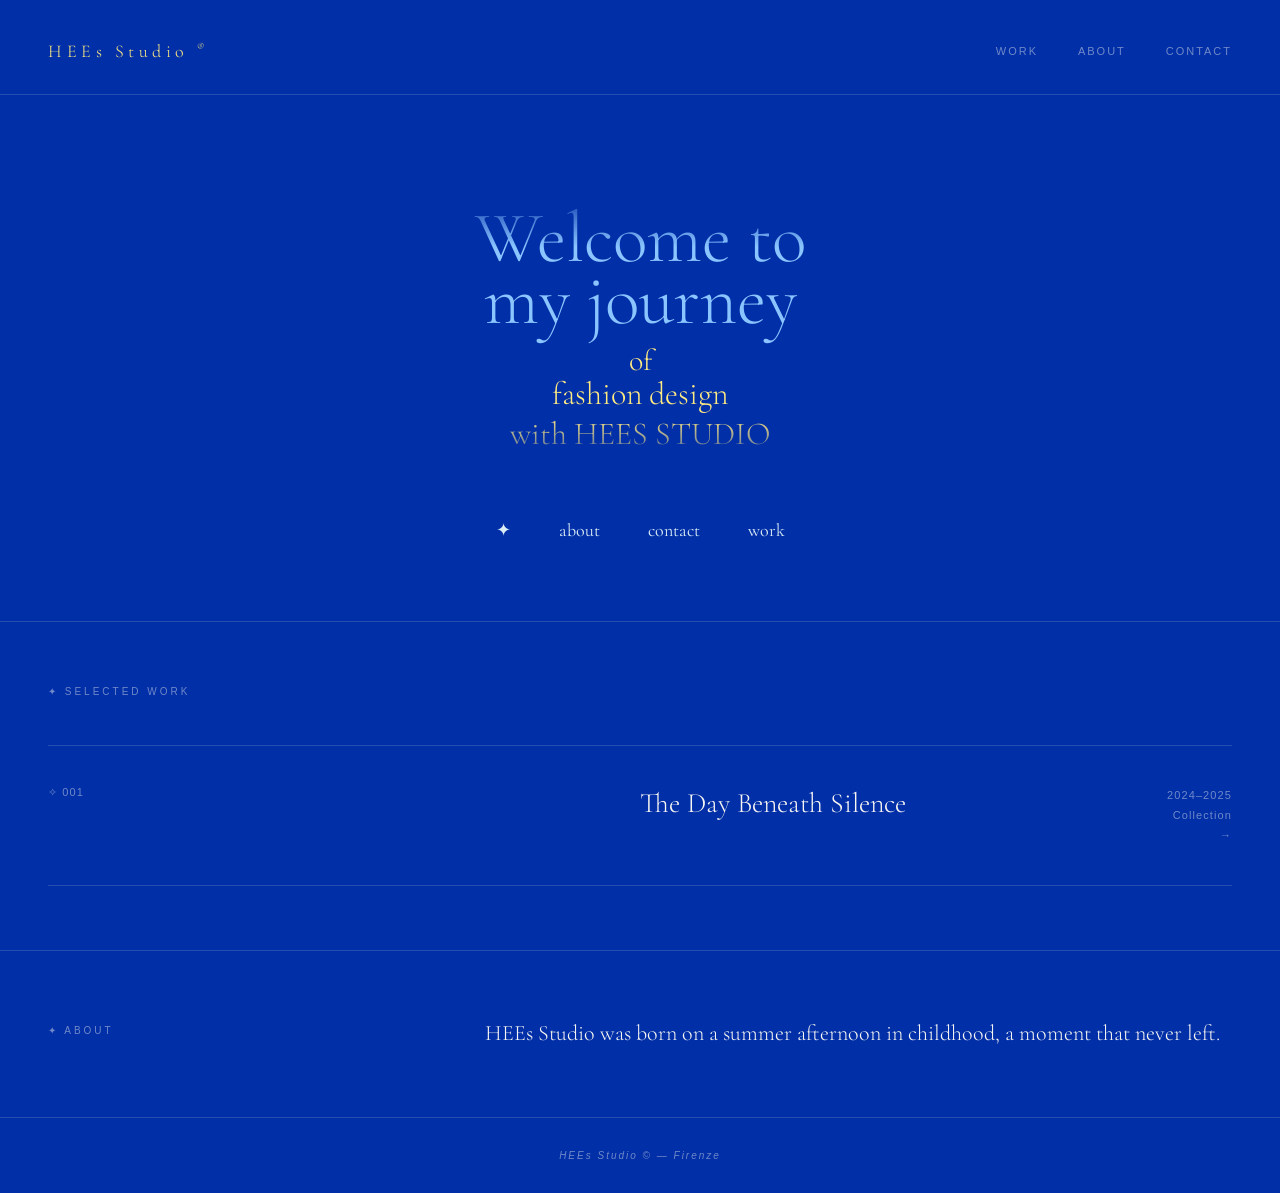
==== index.html @ 5a05ff6d "Add files via upload" ====
<!doctype html>
<html lang="en">
  <head>
    <meta charset="utf-8">
    <meta name="viewport" content="width=device-width, initial-scale=1">
    <title>HEEs Studio</title>
    <meta name="description" content="HEEs Studio — fashion design by He Chenyao.">
    <link rel="preconnect" href="https://fonts.googleapis.com">
    <link rel="preconnect" href="https://fonts.gstatic.com" crossorigin>
    <link href="https://fonts.googleapis.com/css2?family=Cormorant+Garamond:ital,wght@0,300;0,400;1,300;1,400&display=swap" rel="stylesheet">
    <link rel="stylesheet" href="assets/styles.css">
  </head>
  <body>
    <header class="site-nav">
      <a class="nav-logo" href="./">HEEs Studio <sup>®</sup></a>
      <nav aria-label="Primary navigation"><a href="work.html">Work</a><a href="about.html">About</a><a href="contact.html">Contact</a></nav>
    </header>
    <main>
      <section class="hero">
        <div class="hero-marquee" aria-label="Welcome to my journey of fashion design with HEES STUDIO">
          <div class="hero-marquee-inner">
            <div class="hero-message"><span>Welcome to<br>my journey</span><small>of</small><em>fashion design<br>with HEES STUDIO</em></div>
            <div class="hero-message" aria-hidden="true"><span>Welcome to<br>my journey</span><small>of</small><em>fashion design<br>with HEES STUDIO</em></div>
          </div>
        </div>
        <div class="hero-links"><span aria-hidden="true">✦</span><a href="about.html">about</a><a href="contact.html">contact</a><a href="work.html">work</a></div>
      </section>
      <section class="projects-section">
        <p class="section-label">✦ Selected Work</p>
        <a class="project-item" href="work.html"><span class="project-index">✧ 001</span><span class="project-right"><span class="project-title">The Day Beneath Silence</span><span class="project-meta">2024–2025<br>Collection<br>→</span></span></a>
      </section>
      <section class="about-section"><p class="about-label">✦ About</p><p class="about-text">HEEs Studio was born on a summer afternoon in childhood, a moment that never left.</p></section>
    </main>
    <footer>HEEs Studio © — Firenze</footer>
  </body>
</html>
---- assets/styles.css ----
:root{--klein:#002fa7;--white:#f8f6f2;--muted:rgba(248,246,242,.45);--line:rgba(248,246,242,.15)}*{box-sizing:border-box}html{background:var(--klein)}body{margin:0;background:var(--klein);color:var(--white);font-family:"Helvetica Neue",Helvetica,Arial,sans-serif}a{color:inherit;text-decoration:none}.site-nav{display:flex;justify-content:space-between;align-items:center;padding:2.5rem 3rem 2rem;border-bottom:.5px solid var(--line)}.nav-logo{font:300 18px "Cormorant Garamond",serif;letter-spacing:.25em;color:#ffea82}.nav-logo sup{font-size:.55em}.site-nav nav{display:flex;gap:2.5rem}.site-nav nav a,.back{font-size:11px;letter-spacing:.18em;text-transform:uppercase;color:var(--muted);transition:color .3s,letter-spacing .3s}.site-nav nav a:hover,.back:hover{color:var(--white);letter-spacing:.28em}.hero{padding:6rem 3rem 5rem;border-bottom:.5px solid var(--line);text-align:center}.hero-marquee{height:280px;overflow:hidden;mask-image:linear-gradient(to bottom,transparent,black 20%,black 80%,transparent);-webkit-mask-image:linear-gradient(to bottom,transparent,black 20%,black 80%,transparent)}.hero-marquee-inner{animation:scroll-up 8s linear infinite}.hero-message{height:280px;display:flex;flex-direction:column;align-items:center;justify-content:center;font:300 72px/.85 "Cormorant Garamond",serif;color:#8ac5ff}.hero-message small{font:300 30px/.9 "Cormorant Garamond",serif;color:#ffea82;margin-top:1rem}.hero-message em{font:300 32px/1.25 "Cormorant Garamond",serif;color:#ffea82;font-style:normal}@keyframes scroll-up{to{transform:translateY(-280px)}}.hero-links{display:flex;justify-content:center;gap:3rem;margin-top:3rem;font:18px "Cormorant Garamond",serif;color:#dbedf6}.hero-links a{transition:opacity .3s}.hero-links a:hover{opacity:.5}.projects-section{padding:4rem 3rem}.section-label,.about-label,.project-year{font-size:10px;letter-spacing:.3em;text-transform:uppercase;color:var(--muted)}.section-label{margin:0 0 3rem}.project-item{display:grid;grid-template-columns:1fr 1fr;padding:2.5rem 0;border-top:.5px solid var(--line);border-bottom:.5px solid var(--line);transition:opacity .3s,padding-left .3s}.project-item:hover{opacity:.6;padding-left:1rem}.project-index,.project-meta{font-size:11px;letter-spacing:.1em;color:var(--muted)}.project-right{display:flex;justify-content:space-between;gap:1rem}.project-title{font:300 28px "Cormorant Garamond",serif}.project-meta{text-align:right;line-height:1.8}.about-section{display:grid;grid-template-columns:1fr 2fr;gap:4rem;padding:4rem 3rem;border-top:.5px solid var(--line)}.about-text{margin:0;font:300 22px/1.7 "Cormorant Garamond",serif}footer{padding:2rem 3rem;border-top:.5px solid var(--line);text-align:center;font-size:10px;letter-spacing:.2em;color:var(--muted);font-style:italic}.project-page{max-width:900px;margin:auto;padding:2.5rem 3rem 5rem}.back{display:inline-block;margin-bottom:3rem;cursor:pointer}.project-page h1,.about-page h1,.contact-page h1{margin:2rem 0;text-align:center;font:300 64px/.95 "Cormorant Garamond",serif;color:#ffe18f}.project-page hr{border:0;border-top:.5px solid var(--line);margin:1.5rem 3rem}.project-quote{max-width:700px;margin:0 auto .5rem;text-align:center;font:300 20px/1.6 "Cormorant Garamond",serif;color:#ffe18f}.word{display:inline-block;transition:color .2s,transform .2s}.word:hover{color:var(--white);transform:scale(1.15)}.project-author{text-align:center;color:var(--muted);font-size:11px;letter-spacing:.1em}.gallery{min-height:22rem;max-width:700px;margin:3rem auto;display:grid;place-items:center;border-top:.5px solid var(--line);border-bottom:.5px solid var(--line)}.gallery-empty{color:var(--muted);font-size:11px;letter-spacing:.2em;text-transform:uppercase}.about-page,.contact-page{max-width:800px;margin:auto;padding:4rem 3rem}.about-page h1,.contact-page h1{font-size:80px;font-style:italic}.about-page>p{font:300 22px/1.9 "Cormorant Garamond",serif;color:rgba(255,255,255,.85)}.signature{margin-top:4rem;font:300 48px "Cormorant Garamond",serif;color:#ffea82}.signature span{display:block;margin-top:.5rem;font:18px "Helvetica Neue",sans-serif;letter-spacing:.1em;color:rgba(255,255,255,.72)}.contact-page{text-align:center;max-width:600px}.contact-page h1{color:var(--white);margin-bottom:4rem}.contact-page p{font-size:16px;line-height:2.5;color:rgba(255,255,255,.85)}.contact-page p+p{margin-top:1.5rem}@media (max-width:650px){.site-nav,.hero,.projects-section,.about-section,.project-page,.about-page,.contact-page{padding-left:1.25rem;padding-right:1.25rem}.site-nav{align-items:flex-start}.site-nav nav{gap:1rem}.hero-message{font-size:52px}.hero-message em{font-size:25px}.hero-links{gap:1.25rem}.project-item,.about-section{grid-template-columns:1fr;gap:1.5rem}.project-page h1,.about-page h1,.contact-page h1{font-size:52px}.project-page hr{margin-left:0;margin-right:0}}
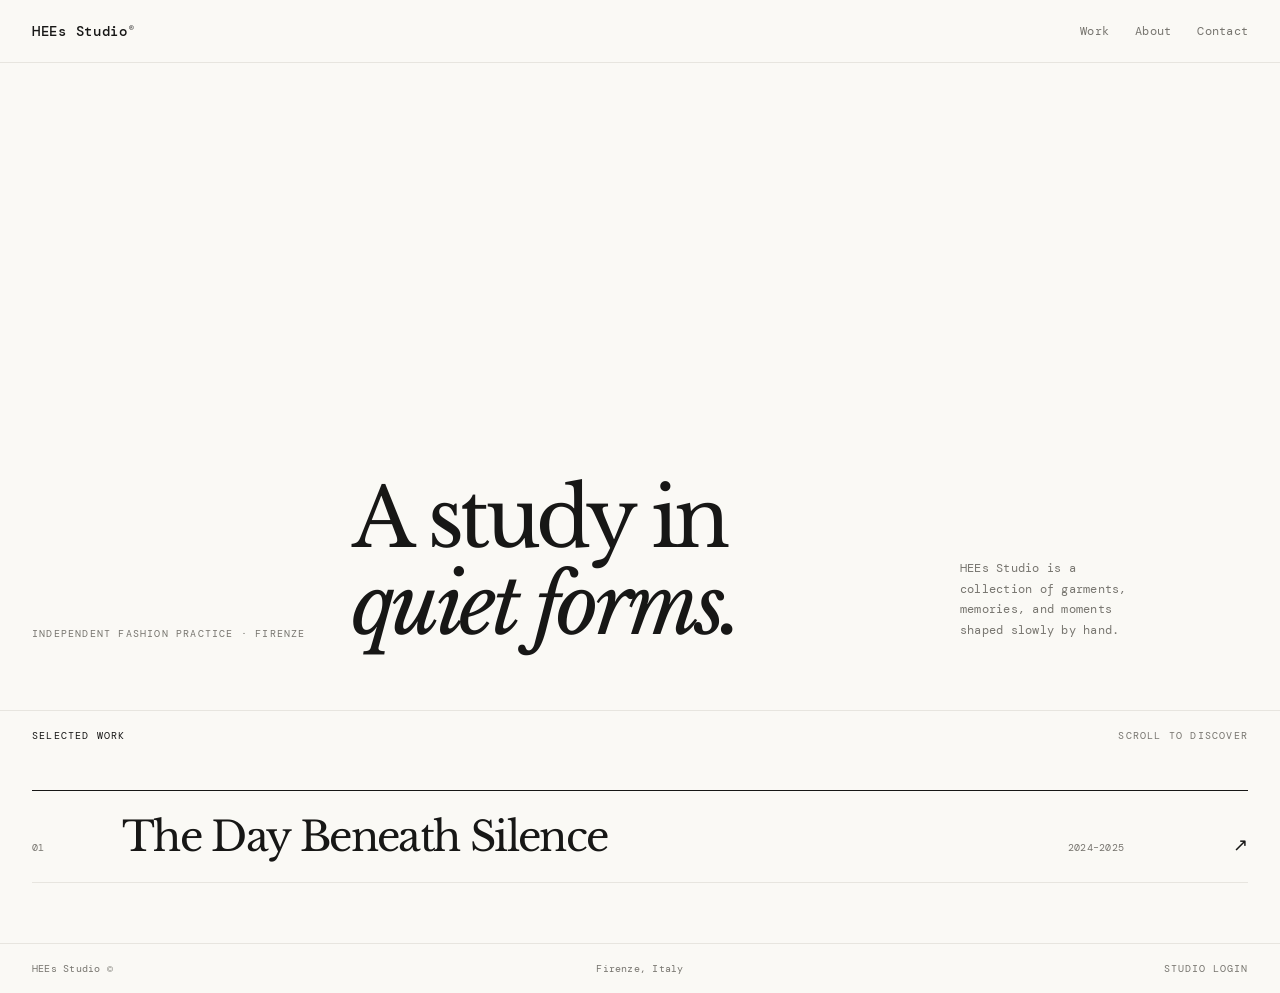
==== commit 25de62da: "Add files via upload" ====
--- a/index.html
+++ b/index.html
@@ -1,36 +1,3 @@
 <!doctype html>
-<html lang="en">
-  <head>
-    <meta charset="utf-8">
-    <meta name="viewport" content="width=device-width, initial-scale=1">
-    <title>HEEs Studio</title>
-    <meta name="description" content="HEEs Studio — fashion design by He Chenyao.">
-    <link rel="preconnect" href="https://fonts.googleapis.com">
-    <link rel="preconnect" href="https://fonts.gstatic.com" crossorigin>
-    <link href="https://fonts.googleapis.com/css2?family=Cormorant+Garamond:ital,wght@0,300;0,400;1,300;1,400&display=swap" rel="stylesheet">
-    <link rel="stylesheet" href="assets/styles.css">
-  </head>
-  <body>
-    <header class="site-nav">
-      <a class="nav-logo" href="./">HEEs Studio <sup>®</sup></a>
-      <nav aria-label="Primary navigation"><a href="work.html">Work</a><a href="about.html">About</a><a href="contact.html">Contact</a></nav>
-    </header>
-    <main>
-      <section class="hero">
-        <div class="hero-marquee" aria-label="Welcome to my journey of fashion design with HEES STUDIO">
-          <div class="hero-marquee-inner">
-            <div class="hero-message"><span>Welcome to<br>my journey</span><small>of</small><em>fashion design<br>with HEES STUDIO</em></div>
-            <div class="hero-message" aria-hidden="true"><span>Welcome to<br>my journey</span><small>of</small><em>fashion design<br>with HEES STUDIO</em></div>
-          </div>
-        </div>
-        <div class="hero-links"><span aria-hidden="true">✦</span><a href="about.html">about</a><a href="contact.html">contact</a><a href="work.html">work</a></div>
-      </section>
-      <section class="projects-section">
-        <p class="section-label">✦ Selected Work</p>
-        <a class="project-item" href="work.html"><span class="project-index">✧ 001</span><span class="project-right"><span class="project-title">The Day Beneath Silence</span><span class="project-meta">2024–2025<br>Collection<br>→</span></span></a>
-      </section>
-      <section class="about-section"><p class="about-label">✦ About</p><p class="about-text">HEEs Studio was born on a summer afternoon in childhood, a moment that never left.</p></section>
-    </main>
-    <footer>HEEs Studio © — Firenze</footer>
-  </body>
-</html>
+<html lang="en"><head><meta charset="utf-8"><meta name="viewport" content="width=device-width, initial-scale=1"><title>HEEs Studio</title><meta name="description" content="HEEs Studio — fashion design by He Chenyao."><link rel="preconnect" href="https://fonts.googleapis.com"><link rel="preconnect" href="https://fonts.gstatic.com" crossorigin><link href="https://fonts.googleapis.com/css2?family=DM+Mono:wght@400;500&family=Libre+Baskerville:ital,wght@0,400;1,400&display=swap" rel="stylesheet"><link rel="stylesheet" href="assets/styles.css"></head>
+<body><header class="site-header"><a class="wordmark" href="./">HEEs Studio<sup>®</sup></a><nav aria-label="Primary navigation"><a href="#work">Work</a><a href="about.html">About</a><a href="contact.html">Contact</a></nav></header><main><section class="intro"><p class="eyebrow">Independent fashion practice · Firenze</p><h1>A study in<br><em>quiet forms.</em></h1><p class="intro-note">HEEs Studio is a collection of garments, memories, and moments shaped slowly by hand.</p></section><section class="projects" id="work" aria-labelledby="work-title"><div class="section-heading"><p id="work-title">Selected work</p><span>Scroll to discover</span></div><div class="project-list" data-project-list><p class="loading">Loading projects…</p></div></section></main><footer><span>HEEs Studio ©</span><span>Firenze, Italy</span><a href="admin/" aria-label="Open studio management">Studio login</a></footer><script src="assets/site.js"></script></body></html>
--- a/assets/styles.css
+++ b/assets/styles.css
@@ -1 +1 @@
-:root{--klein:#002fa7;--white:#f8f6f2;--muted:rgba(248,246,242,.45);--line:rgba(248,246,242,.15)}*{box-sizing:border-box}html{background:var(--klein)}body{margin:0;background:var(--klein);color:var(--white);font-family:"Helvetica Neue",Helvetica,Arial,sans-serif}a{color:inherit;text-decoration:none}.site-nav{display:flex;justify-content:space-between;align-items:center;padding:2.5rem 3rem 2rem;border-bottom:.5px solid var(--line)}.nav-logo{font:300 18px "Cormorant Garamond",serif;letter-spacing:.25em;color:#ffea82}.nav-logo sup{font-size:.55em}.site-nav nav{display:flex;gap:2.5rem}.site-nav nav a,.back{font-size:11px;letter-spacing:.18em;text-transform:uppercase;color:var(--muted);transition:color .3s,letter-spacing .3s}.site-nav nav a:hover,.back:hover{color:var(--white);letter-spacing:.28em}.hero{padding:6rem 3rem 5rem;border-bottom:.5px solid var(--line);text-align:center}.hero-marquee{height:280px;overflow:hidden;mask-image:linear-gradient(to bottom,transparent,black 20%,black 80%,transparent);-webkit-mask-image:linear-gradient(to bottom,transparent,black 20%,black 80%,transparent)}.hero-marquee-inner{animation:scroll-up 8s linear infinite}.hero-message{height:280px;display:flex;flex-direction:column;align-items:center;justify-content:center;font:300 72px/.85 "Cormorant Garamond",serif;color:#8ac5ff}.hero-message small{font:300 30px/.9 "Cormorant Garamond",serif;color:#ffea82;margin-top:1rem}.hero-message em{font:300 32px/1.25 "Cormorant Garamond",serif;color:#ffea82;font-style:normal}@keyframes scroll-up{to{transform:translateY(-280px)}}.hero-links{display:flex;justify-content:center;gap:3rem;margin-top:3rem;font:18px "Cormorant Garamond",serif;color:#dbedf6}.hero-links a{transition:opacity .3s}.hero-links a:hover{opacity:.5}.projects-section{padding:4rem 3rem}.section-label,.about-label,.project-year{font-size:10px;letter-spacing:.3em;text-transform:uppercase;color:var(--muted)}.section-label{margin:0 0 3rem}.project-item{display:grid;grid-template-columns:1fr 1fr;padding:2.5rem 0;border-top:.5px solid var(--line);border-bottom:.5px solid var(--line);transition:opacity .3s,padding-left .3s}.project-item:hover{opacity:.6;padding-left:1rem}.project-index,.project-meta{font-size:11px;letter-spacing:.1em;color:var(--muted)}.project-right{display:flex;justify-content:space-between;gap:1rem}.project-title{font:300 28px "Cormorant Garamond",serif}.project-meta{text-align:right;line-height:1.8}.about-section{display:grid;grid-template-columns:1fr 2fr;gap:4rem;padding:4rem 3rem;border-top:.5px solid var(--line)}.about-text{margin:0;font:300 22px/1.7 "Cormorant Garamond",serif}footer{padding:2rem 3rem;border-top:.5px solid var(--line);text-align:center;font-size:10px;letter-spacing:.2em;color:var(--muted);font-style:italic}.project-page{max-width:900px;margin:auto;padding:2.5rem 3rem 5rem}.back{display:inline-block;margin-bottom:3rem;cursor:pointer}.project-page h1,.about-page h1,.contact-page h1{margin:2rem 0;text-align:center;font:300 64px/.95 "Cormorant Garamond",serif;color:#ffe18f}.project-page hr{border:0;border-top:.5px solid var(--line);margin:1.5rem 3rem}.project-quote{max-width:700px;margin:0 auto .5rem;text-align:center;font:300 20px/1.6 "Cormorant Garamond",serif;color:#ffe18f}.word{display:inline-block;transition:color .2s,transform .2s}.word:hover{color:var(--white);transform:scale(1.15)}.project-author{text-align:center;color:var(--muted);font-size:11px;letter-spacing:.1em}.gallery{min-height:22rem;max-width:700px;margin:3rem auto;display:grid;place-items:center;border-top:.5px solid var(--line);border-bottom:.5px solid var(--line)}.gallery-empty{color:var(--muted);font-size:11px;letter-spacing:.2em;text-transform:uppercase}.about-page,.contact-page{max-width:800px;margin:auto;padding:4rem 3rem}.about-page h1,.contact-page h1{font-size:80px;font-style:italic}.about-page>p{font:300 22px/1.9 "Cormorant Garamond",serif;color:rgba(255,255,255,.85)}.signature{margin-top:4rem;font:300 48px "Cormorant Garamond",serif;color:#ffea82}.signature span{display:block;margin-top:.5rem;font:18px "Helvetica Neue",sans-serif;letter-spacing:.1em;color:rgba(255,255,255,.72)}.contact-page{text-align:center;max-width:600px}.contact-page h1{color:var(--white);margin-bottom:4rem}.contact-page p{font-size:16px;line-height:2.5;color:rgba(255,255,255,.85)}.contact-page p+p{margin-top:1.5rem}@media (max-width:650px){.site-nav,.hero,.projects-section,.about-section,.project-page,.about-page,.contact-page{padding-left:1.25rem;padding-right:1.25rem}.site-nav{align-items:flex-start}.site-nav nav{gap:1rem}.hero-message{font-size:52px}.hero-message em{font-size:25px}.hero-links{gap:1.25rem}.project-item,.about-section{grid-template-columns:1fr;gap:1.5rem}.project-page h1,.about-page h1,.contact-page h1{font-size:52px}.project-page hr{margin-left:0;margin-right:0}}
+:root{--ink:#171716;--paper:#faf9f5;--soft:#e7e5df;--muted:#77756f;--serif:"Libre Baskerville",Georgia,serif;--mono:"DM Mono",monospace}*{box-sizing:border-box}html{background:var(--paper);scroll-behavior:smooth}body{margin:0;background:var(--paper);color:var(--ink);font-family:var(--mono);font-size:12px;letter-spacing:.02em}a{color:inherit;text-decoration:none}.site-header{display:flex;align-items:center;justify-content:space-between;padding:22px 32px;border-bottom:1px solid var(--soft)}.wordmark{font-size:14px;font-weight:500;letter-spacing:.05em}.wordmark sup{font-size:8px;vertical-align:top;margin-left:1px}.site-header nav{display:flex;gap:26px}.site-header nav a{color:var(--muted);transition:color .2s}.site-header nav a:hover{color:var(--ink)}.intro{min-height:72vh;padding:clamp(110px,19vw,260px) 32px 60px;border-bottom:1px solid var(--soft);display:grid;grid-template-columns:1fr minmax(360px,2fr) 1fr;align-items:end;gap:32px}.eyebrow,.section-heading{font-size:10px;text-transform:uppercase;letter-spacing:.12em;color:var(--muted)}.intro h1,.text-page h1{grid-column:2;font:400 clamp(42px,6.4vw,98px)/1.07 var(--serif);letter-spacing:-.055em;margin:0}.intro h1 em,.text-page h1 em{font-style:italic}.intro-note{max-width:175px;margin:0 0 10px;line-height:1.7;color:var(--muted)}.projects{padding:18px 32px 60px}.section-heading{display:flex;justify-content:space-between;padding-bottom:48px}.section-heading p{margin:0;color:var(--ink)}.project-list{border-top:1px solid var(--ink)}.project-row{display:grid;grid-template-columns:72px minmax(0,1fr) 140px 22px;align-items:baseline;gap:18px;padding:22px 0;border-bottom:1px solid var(--soft);transition:padding .25s}.project-row:hover{padding-left:10px}.project-number,.project-year{color:var(--muted);font-size:10px}.project-title{font:400 clamp(24px,3.2vw,52px)/1.15 var(--serif);letter-spacing:-.04em}.project-arrow{font-size:18px;text-align:right}.loading{color:var(--muted);padding:30px 0}footer{display:grid;grid-template-columns:1fr 1fr 1fr;gap:16px;padding:18px 32px;border-top:1px solid var(--soft);font-size:10px;color:var(--muted)}footer span:nth-child(2){text-align:center}footer a{text-align:right;text-transform:uppercase;letter-spacing:.1em}footer a:hover{color:var(--ink)}.text-page{max-width:1080px;min-height:calc(100vh - 128px);margin:auto;padding:110px 32px}.text-page .eyebrow{margin:0 0 50px}.text-page h1{max-width:800px}.body-copy{width:min(100%,510px);margin:82px 0 0 34%;font:400 19px/1.8 var(--serif);letter-spacing:-.02em}.body-copy p+p{margin-top:25px}.signature{margin:70px 0 0 34%;font:400 36px/1.2 var(--serif)}.signature span{display:block;margin-top:10px;font:10px var(--mono);text-transform:uppercase;letter-spacing:.12em;color:var(--muted)}.contact-links{margin:82px 0 0 34%;width:min(100%,510px);border-top:1px solid var(--ink)}.contact-links a{display:flex;justify-content:space-between;padding:17px 0;border-bottom:1px solid var(--soft);font:400 18px var(--serif)}.project-page{max-width:1180px;margin:auto;padding:70px 32px 90px}.project-back{display:inline-block;margin-bottom:72px;color:var(--muted);font-size:10px;text-transform:uppercase;letter-spacing:.12em}.project-meta-line{display:flex;justify-content:space-between;gap:20px;margin-bottom:38px;color:var(--muted);font-size:10px;text-transform:uppercase;letter-spacing:.12em}.project-page h1{max-width:960px;margin:0;font:400 clamp(45px,7vw,106px)/1.04 var(--serif);letter-spacing:-.06em}.project-description{max-width:620px;margin:55px 0 70px 34%;font:400 19px/1.8 var(--serif);letter-spacing:-.02em}.project-gallery{display:grid;grid-template-columns:repeat(2,minmax(0,1fr));gap:18px}.project-gallery img{width:100%;display:block;aspect-ratio:4/5;object-fit:cover;background:var(--soft)}.project-gallery img:first-child:nth-last-child(1),.project-gallery img:nth-child(3n+1){grid-column:span 2;aspect-ratio:16/10}.empty-gallery{grid-column:span 2;padding:100px 0;text-align:center;color:var(--muted);border-top:1px solid var(--soft);border-bottom:1px solid var(--soft)}@media(max-width:700px){.site-header,.intro,.projects,.text-page,.project-page,footer{padding-left:18px;padding-right:18px}.site-header nav{gap:14px}.intro{min-height:65vh;display:block;padding-top:130px}.intro h1{margin:42px 0}.intro-note{margin-left:auto}.project-row{grid-template-columns:38px minmax(0,1fr) 18px}.project-year{display:none}.section-heading span{display:none}footer{grid-template-columns:1fr 1fr}footer span:nth-child(2){text-align:right}footer a{grid-column:span 2;text-align:left;margin-top:8px}.text-page{padding-top:80px}.body-copy,.signature,.contact-links{margin-left:0}.body-copy,.contact-links{margin-top:55px}.project-gallery{grid-template-columns:1fr;gap:12px}.project-gallery img:first-child:nth-last-child(1),.project-gallery img:nth-child(3n+1){grid-column:auto}.project-description{margin-left:0}.project-back{margin-bottom:50px}}
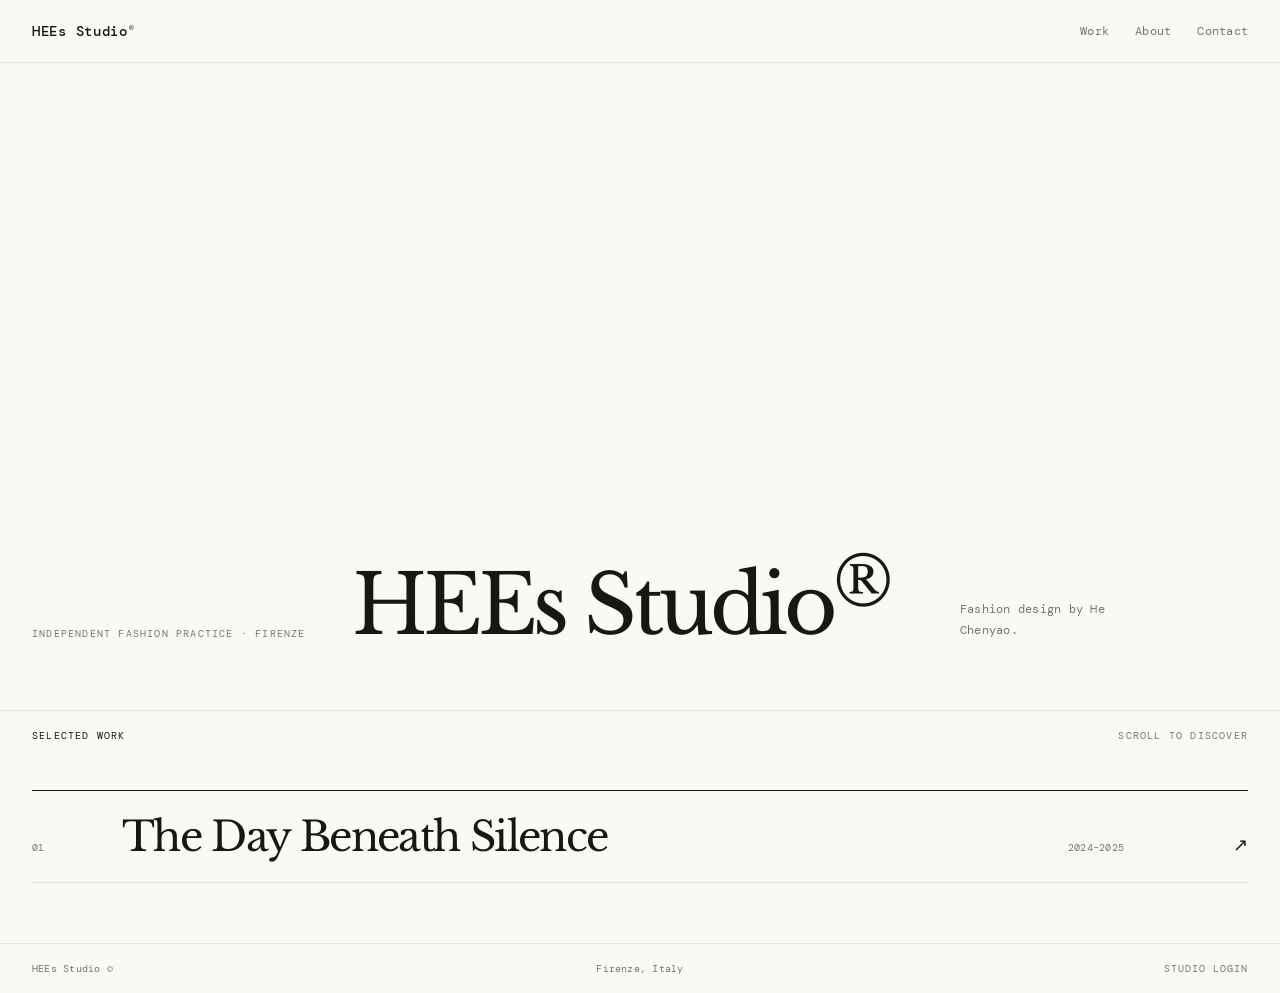
==== commit 0d089e9b: "Add files via upload" ====
--- a/index.html
+++ b/index.html
@@ -1,3 +1,3 @@
 <!doctype html>
 <html lang="en"><head><meta charset="utf-8"><meta name="viewport" content="width=device-width, initial-scale=1"><title>HEEs Studio</title><meta name="description" content="HEEs Studio — fashion design by He Chenyao."><link rel="preconnect" href="https://fonts.googleapis.com"><link rel="preconnect" href="https://fonts.gstatic.com" crossorigin><link href="https://fonts.googleapis.com/css2?family=DM+Mono:wght@400;500&family=Libre+Baskerville:ital,wght@0,400;1,400&display=swap" rel="stylesheet"><link rel="stylesheet" href="assets/styles.css"></head>
-<body><header class="site-header"><a class="wordmark" href="./">HEEs Studio<sup>®</sup></a><nav aria-label="Primary navigation"><a href="#work">Work</a><a href="about.html">About</a><a href="contact.html">Contact</a></nav></header><main><section class="intro"><p class="eyebrow">Independent fashion practice · Firenze</p><h1>A study in<br><em>quiet forms.</em></h1><p class="intro-note">HEEs Studio is a collection of garments, memories, and moments shaped slowly by hand.</p></section><section class="projects" id="work" aria-labelledby="work-title"><div class="section-heading"><p id="work-title">Selected work</p><span>Scroll to discover</span></div><div class="project-list" data-project-list><p class="loading">Loading projects…</p></div></section></main><footer><span>HEEs Studio ©</span><span>Firenze, Italy</span><a href="admin/" aria-label="Open studio management">Studio login</a></footer><script src="assets/site.js"></script></body></html>
+<body><header class="site-header"><a class="wordmark" href="./">HEEs Studio<sup>®</sup></a><nav aria-label="Primary navigation"><a href="#work">Work</a><a href="about.html">About</a><a href="contact.html">Contact</a></nav></header><main><section class="intro"><p class="eyebrow">Independent fashion practice · Firenze</p><h1>HEEs Studio<sup>®</sup></h1><p class="intro-note">Fashion design by He Chenyao.</p></section><section class="projects" id="work" aria-labelledby="work-title"><div class="section-heading"><p id="work-title">Selected work</p><span>Scroll to discover</span></div><div class="project-list" data-project-list><p class="loading">Loading projects…</p></div></section></main><footer><span>HEEs Studio ©</span><span>Firenze, Italy</span><a href="admin/" aria-label="Open studio management">Studio login</a></footer><script src="assets/site.js"></script></body></html>
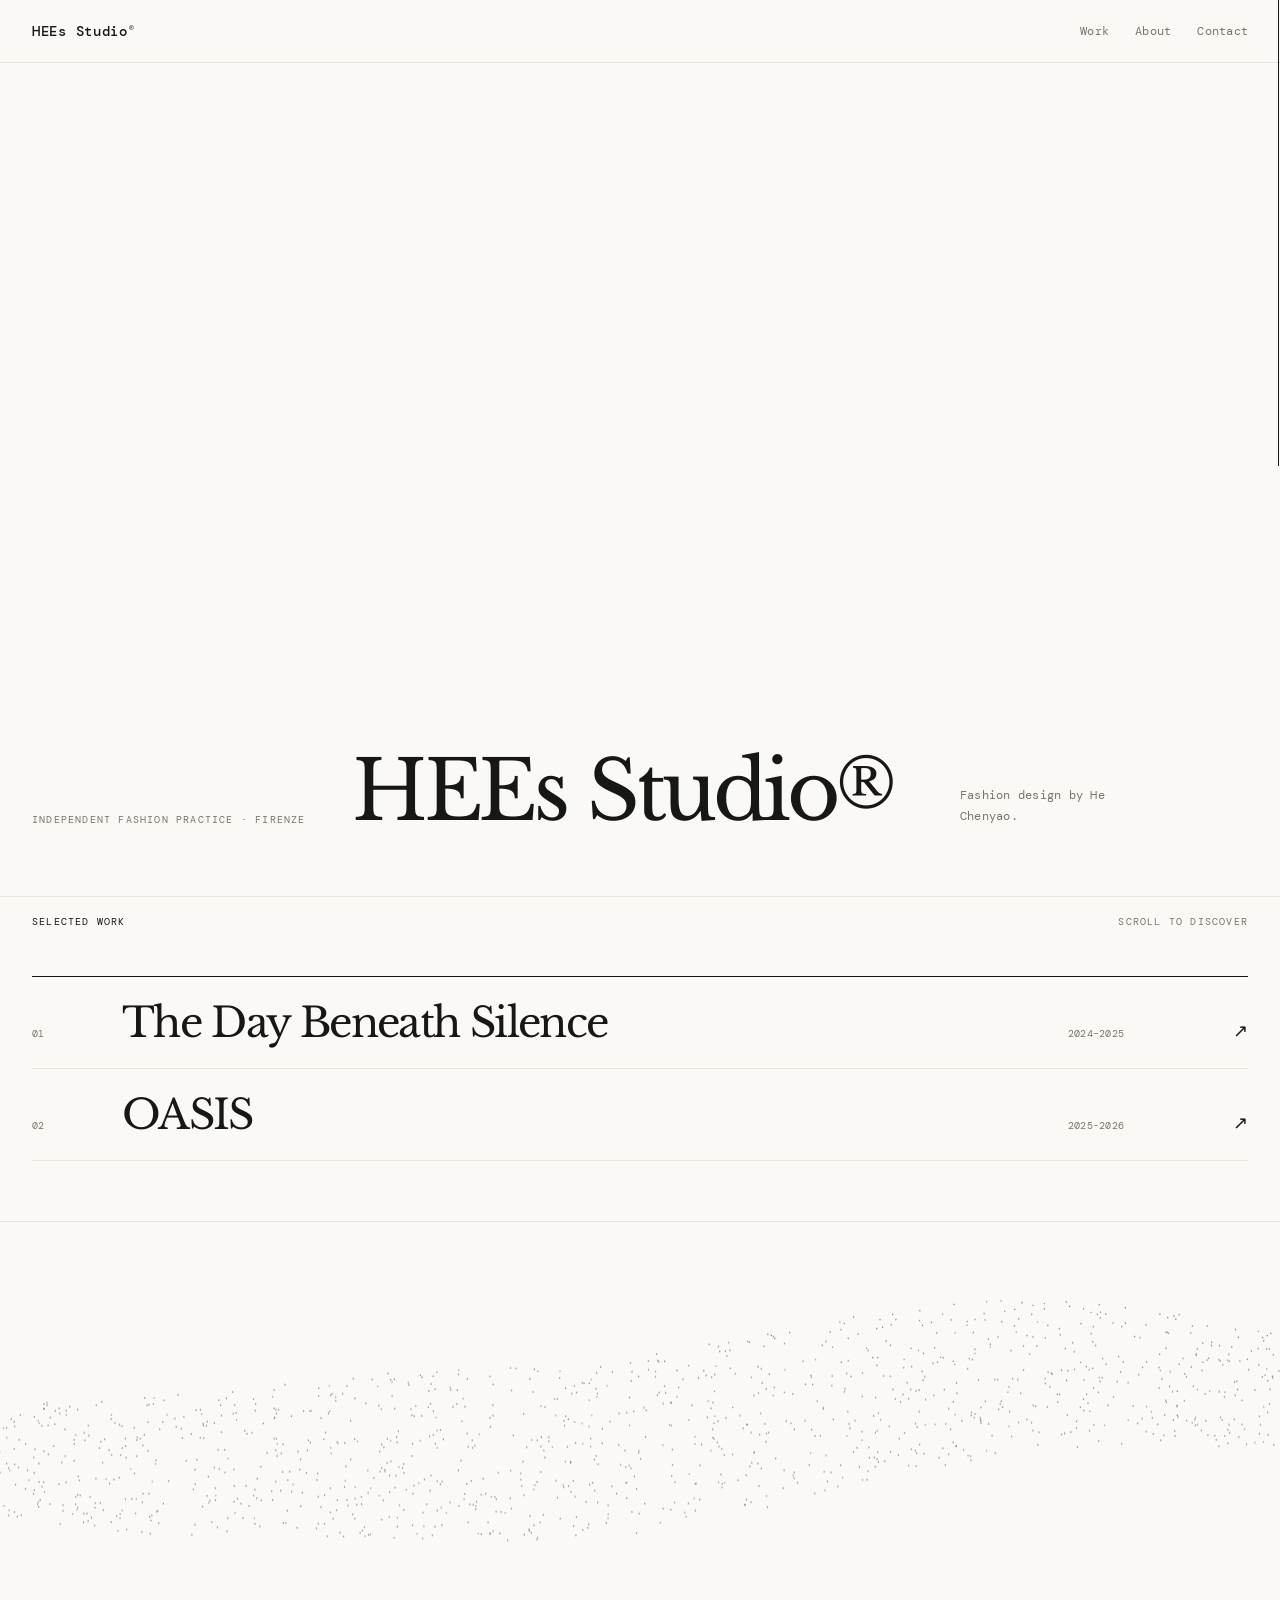
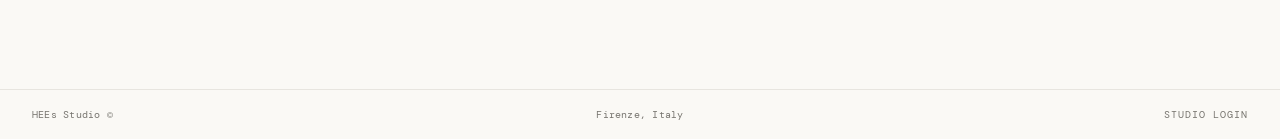
==== commit 2df43221: "Add animated homepage title and refine visual effects" ====
--- a/index.html
+++ b/index.html
@@ -1,3 +1,3 @@
 <!doctype html>
 <html lang="en"><head><meta charset="utf-8"><meta name="viewport" content="width=device-width, initial-scale=1"><title>HEEs Studio</title><meta name="description" content="HEEs Studio — fashion design by He Chenyao."><link rel="preconnect" href="https://fonts.googleapis.com"><link rel="preconnect" href="https://fonts.gstatic.com" crossorigin><link href="https://fonts.googleapis.com/css2?family=DM+Mono:wght@400;500&family=Libre+Baskerville:ital,wght@0,400;1,400&display=swap" rel="stylesheet"><link rel="stylesheet" href="assets/styles.css"></head>
-<body><header class="site-header"><a class="wordmark" href="./">HEEs Studio<sup>®</sup></a><nav aria-label="Primary navigation"><a href="#work">Work</a><a href="about.html">About</a><a href="contact.html">Contact</a></nav></header><main><section class="intro"><p class="eyebrow">Independent fashion practice · Firenze</p><h1>HEEs Studio<sup>®</sup></h1><p class="intro-note">Fashion design by He Chenyao.</p></section><section class="projects" id="work" aria-labelledby="work-title"><div class="section-heading"><p id="work-title">Selected work</p><span>Scroll to discover</span></div><div class="project-list" data-project-list><p class="loading">Loading projects…</p></div></section></main><footer><span>HEEs Studio ©</span><span>Firenze, Italy</span><a href="admin/" aria-label="Open studio management">Studio login</a></footer><script src="assets/site.js"></script></body></html>
+<body><header class="site-header"><a class="wordmark" href="./">HEEs Studio<sup>®</sup></a><nav aria-label="Primary navigation"><a href="#work">Work</a><a href="about.html">About</a><a href="contact.html">Contact</a></nav></header><main><section class="intro"><p class="eyebrow">Independent fashion practice · Firenze</p><h1>HEEs Studio<sup>®</sup></h1><p class="intro-note">Fashion design by He Chenyao.</p></section><section class="projects" id="work" aria-labelledby="work-title"><div class="section-heading"><p id="work-title">Selected work</p><span>Scroll to discover</span></div><div class="project-list" data-project-list><p class="loading">Loading projects…</p></div></section></main><footer><span>HEEs Studio ©</span><span>Firenze, Italy</span><a href="admin/" aria-label="Open studio management">Studio login</a></footer><script src="assets/site.js?v=title-motion-v1"></script></body></html>
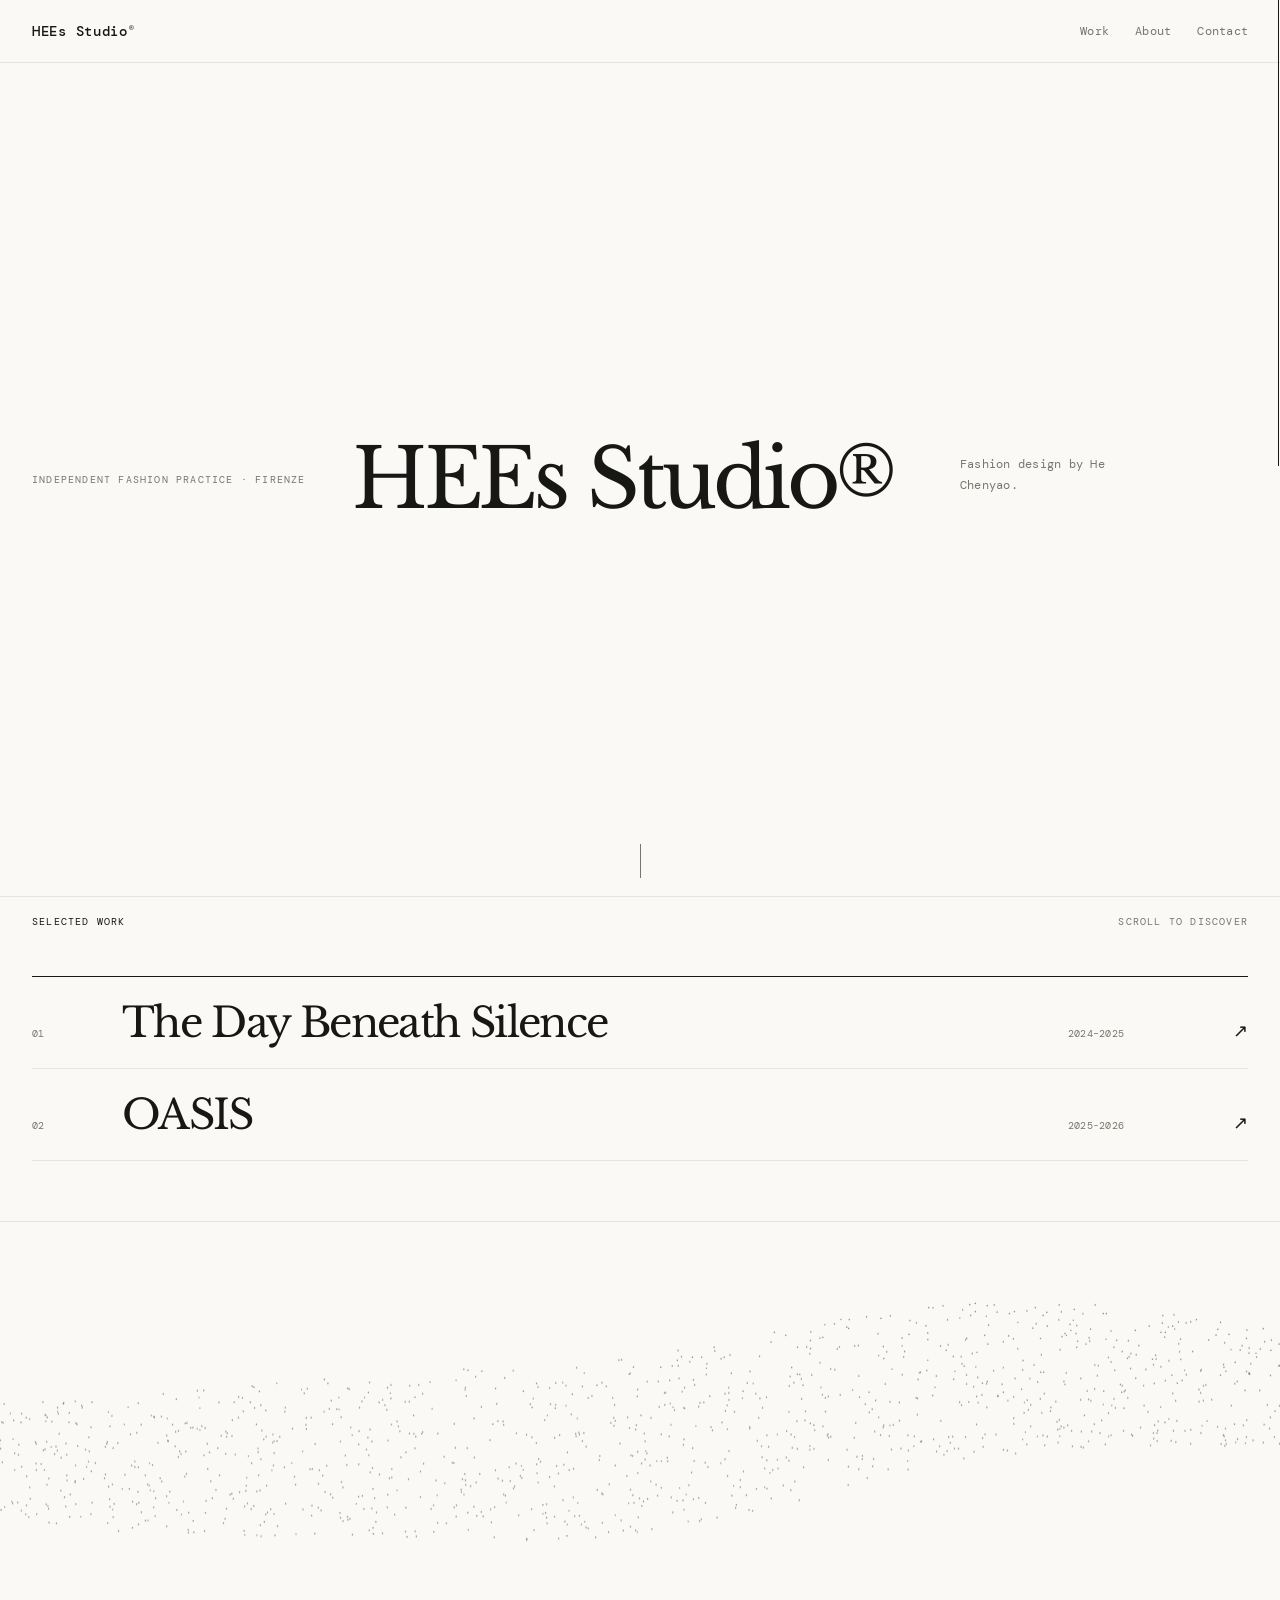
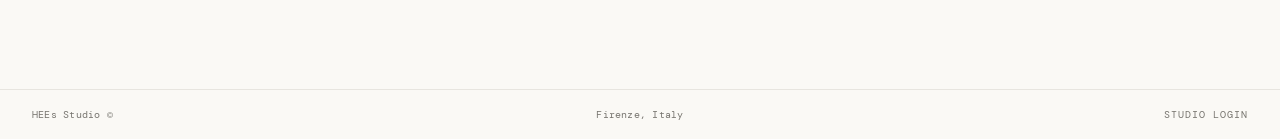
==== commit 04db9fe6: "Rebalance homepage title composition" ====
--- a/index.html
+++ b/index.html
@@ -1,3 +1,3 @@
 <!doctype html>
 <html lang="en"><head><meta charset="utf-8"><meta name="viewport" content="width=device-width, initial-scale=1"><title>HEEs Studio</title><meta name="description" content="HEEs Studio — fashion design by He Chenyao."><link rel="preconnect" href="https://fonts.googleapis.com"><link rel="preconnect" href="https://fonts.gstatic.com" crossorigin><link href="https://fonts.googleapis.com/css2?family=DM+Mono:wght@400;500&family=Libre+Baskerville:ital,wght@0,400;1,400&display=swap" rel="stylesheet"><link rel="stylesheet" href="assets/styles.css"></head>
-<body><header class="site-header"><a class="wordmark" href="./">HEEs Studio<sup>®</sup></a><nav aria-label="Primary navigation"><a href="#work">Work</a><a href="about.html">About</a><a href="contact.html">Contact</a></nav></header><main><section class="intro"><p class="eyebrow">Independent fashion practice · Firenze</p><h1>HEEs Studio<sup>®</sup></h1><p class="intro-note">Fashion design by He Chenyao.</p></section><section class="projects" id="work" aria-labelledby="work-title"><div class="section-heading"><p id="work-title">Selected work</p><span>Scroll to discover</span></div><div class="project-list" data-project-list><p class="loading">Loading projects…</p></div></section></main><footer><span>HEEs Studio ©</span><span>Firenze, Italy</span><a href="admin/" aria-label="Open studio management">Studio login</a></footer><script src="assets/site.js?v=title-motion-v1"></script></body></html>
+<body><header class="site-header"><a class="wordmark" href="./">HEEs Studio<sup>®</sup></a><nav aria-label="Primary navigation"><a href="#work">Work</a><a href="about.html">About</a><a href="contact.html">Contact</a></nav></header><main><section class="intro"><p class="eyebrow">Independent fashion practice · Firenze</p><h1>HEEs Studio<sup>®</sup></h1><p class="intro-note">Fashion design by He Chenyao.</p></section><section class="projects" id="work" aria-labelledby="work-title"><div class="section-heading"><p id="work-title">Selected work</p><span>Scroll to discover</span></div><div class="project-list" data-project-list><p class="loading">Loading projects…</p></div></section></main><footer><span>HEEs Studio ©</span><span>Firenze, Italy</span><a href="admin/" aria-label="Open studio management">Studio login</a></footer><script src="assets/site.js?v=title-composition-v2"></script></body></html>
